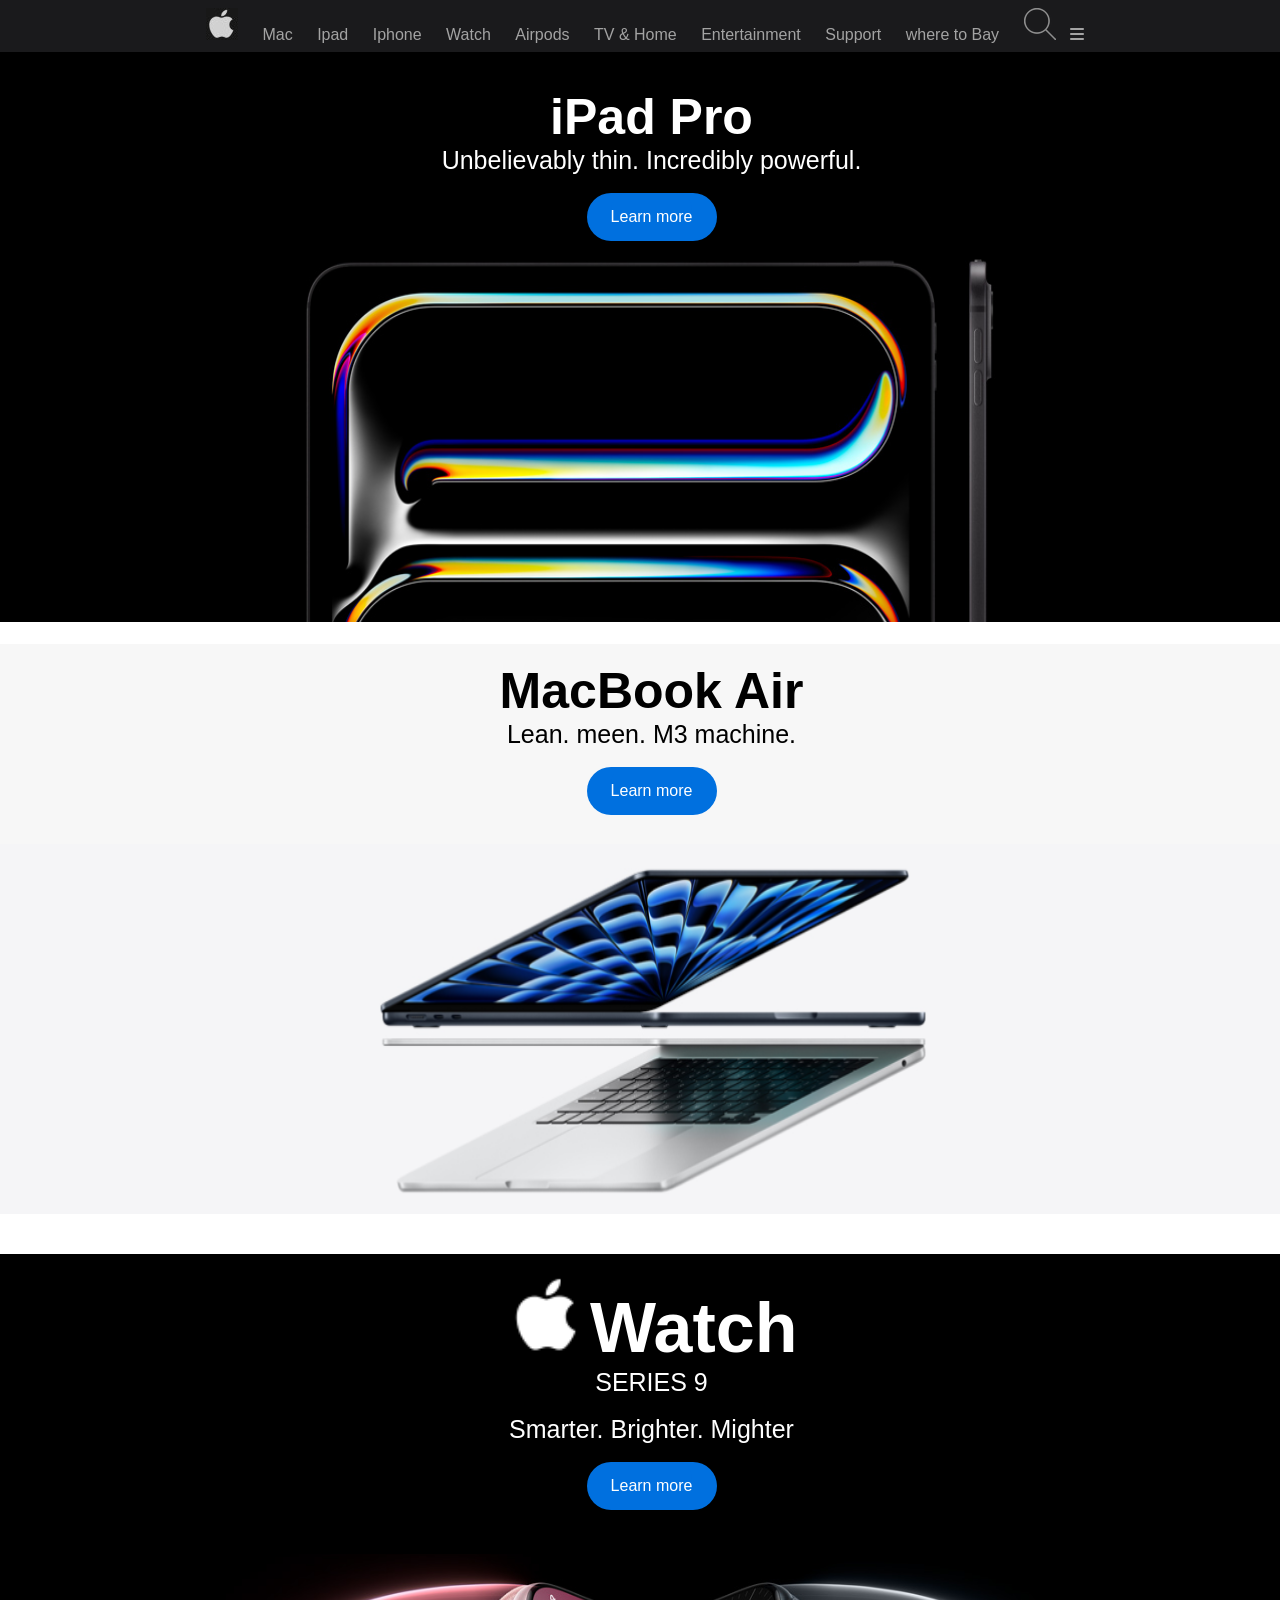
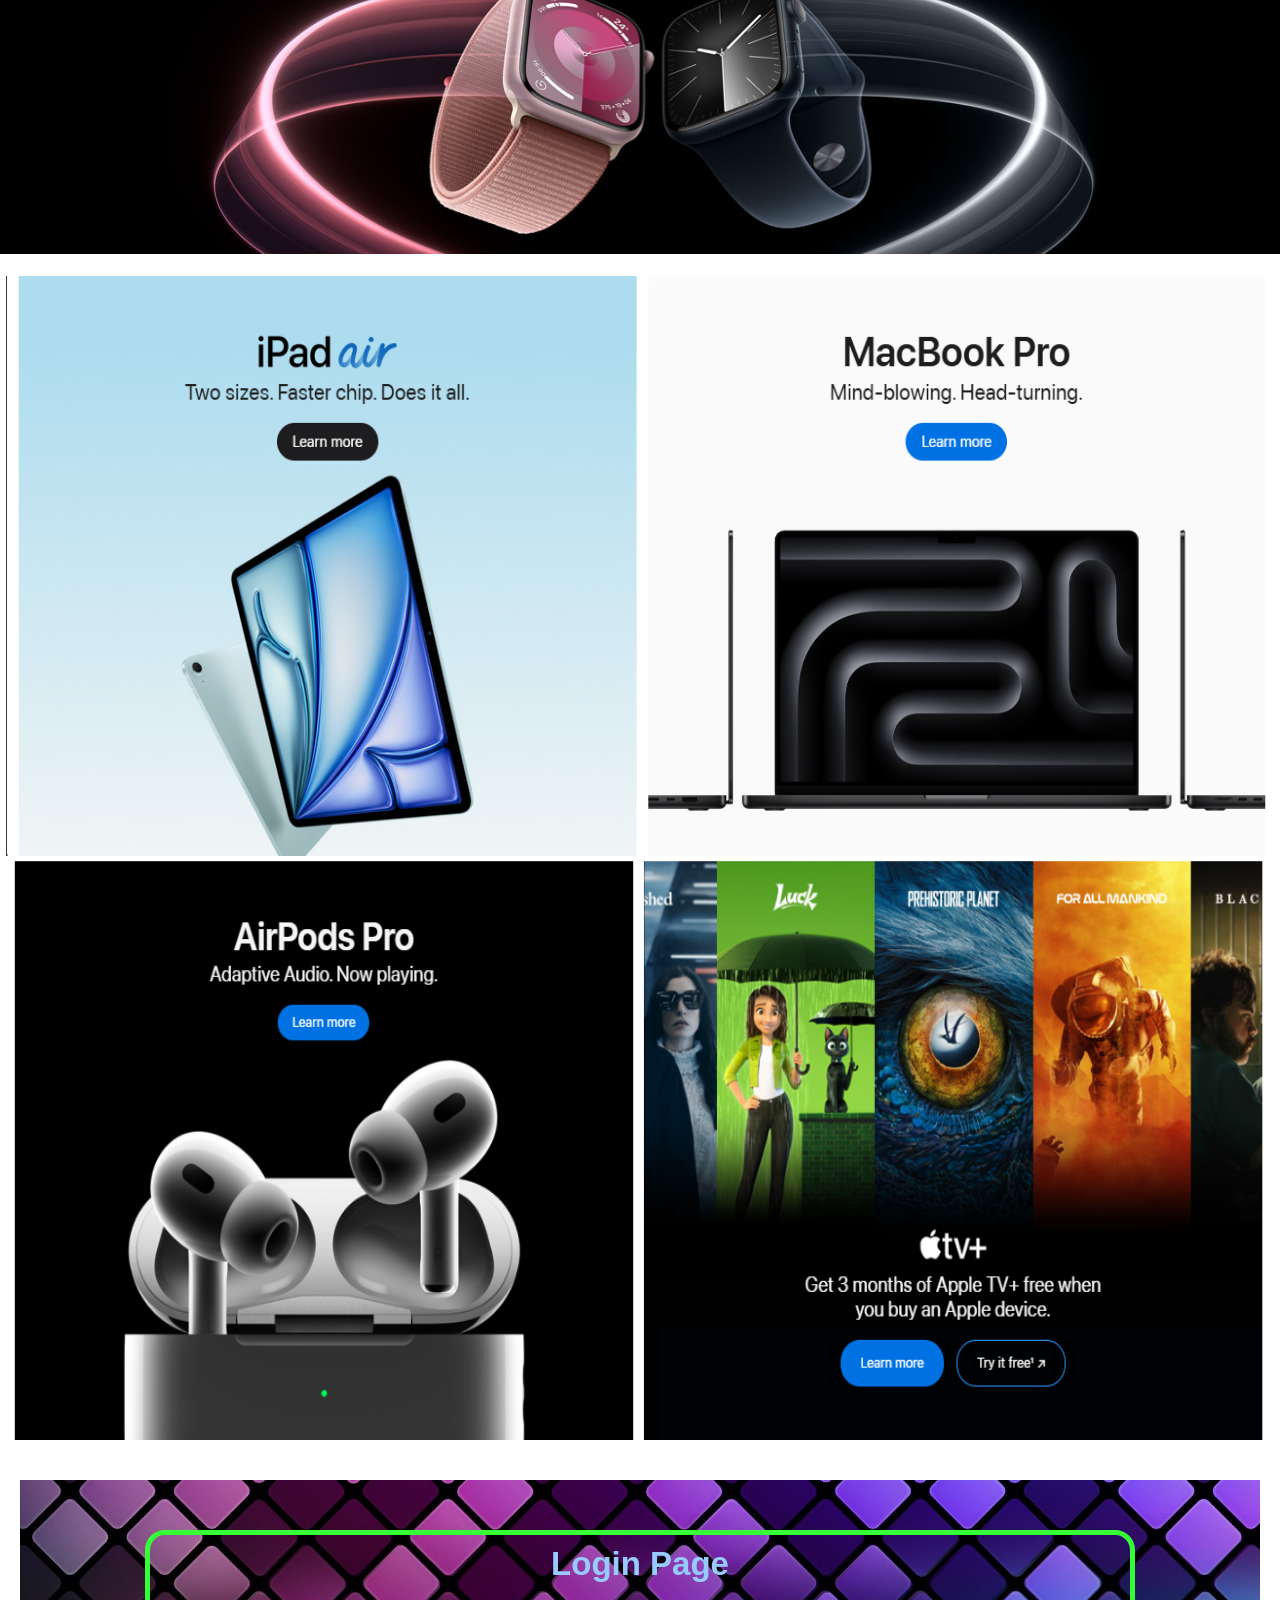
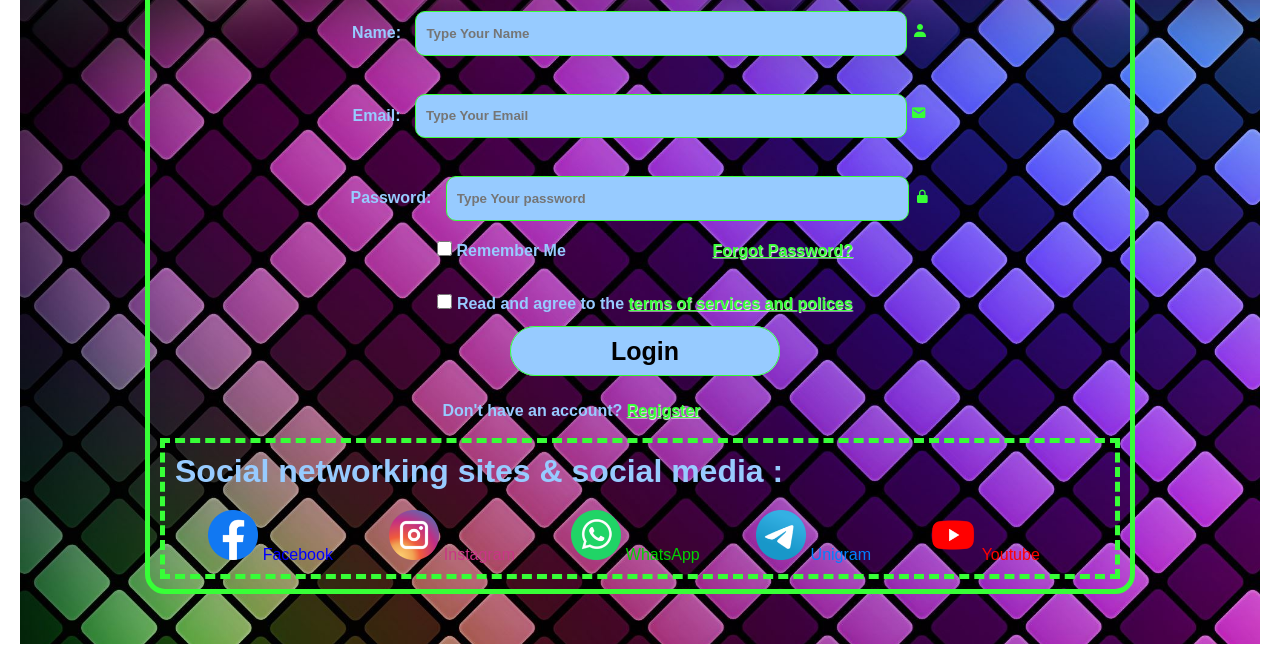
==== index.html @ fb9cc4dc "Rename tttt.html to index.html" ====
<!DOCTYPE html>
<html>
  <head>
    
    <title>Apple (Egypt)</title>
    
    <meta charset="utf-8">
   
    <link rel="stylesheet" href="tttt.css">
    
    <link rel="icon" href="1001723053641.ico">
    
    <link href='https://unpkg.com/boxicons@2.1.4/css/boxicons.min.css' rel='stylesheet'>
    
    <link
      rel="stylesheet"
      href="https://cdnjs.cloudflare.com/ajax/libs/font-awesome/6.6.0/css/all.min.css"
      integrity="sha512-Kc323vGBEqzTmouAECnVceyQqyqdsSiqLQISBL29aUW4U/M7pSPA/gEUZQqv1cwx4OnYxTxve5UMg5GT6L4JJg=="
      crossorigin="anonymous"
      referrerpolicy="no-referrer"
    />
   
  </head> 
  <body>
    
    <header>
      <div class="one">
        <ul class="links">
          <li><a class="Apple" href="#"><img class="logo" alt src="1001723052671.ico" title /></a></li>
          <li><a class="Apple" href="#">Mac</a></li>
          <li><a class="Apple" href="#">Ipad</a></li>
          <li><a class="Apple" href="#">Iphone</a></li>
          <li><a class="Apple" href="#">Watch</a></li>
          <li><a class="Apple" href="#">Airpods</a></li>
          <li><a class="Apple" href="#">TV & Home</a></li>
          <li><a class="Apple" href="#">Entertainment</a></li>
          <li><a class="Apple" href="#">Support</a></li>
          <li><a class="Apple" href="#">where to Bay</a></li>
          <li><a class="Apple" href="#"><img class="logo" alt src="search.ico" title /></a></li>
          <i class="fa-solid fa-solid fa-bars"></i>
        </ul>
      </div>
    </header>
  
  <div class="two"><br><br>
  
    <h1 class="white">iPad Pro</h1>
     <p class="white">Unbelievably thin. Incredibly powerful.</p><br>
    <div class="button">
      <a class="button-button" href="#" rel="follow" data-analytics-region="learn more" data-analytics-title="learn more - ipad pro" aria-label="Learn more, iPad Pro">Learn more</a><br>
    </div>
    
  </div>
  <img class="img" src="yyyyyyyy.png" width="400" height="500" alt="photo"title=""><br><br>
  
  <div class="theree"><br>
  
    <h1 class="black">MacBook Air</h1>
    <p class="black">Lean. meen. M3 machine.</p><br>
    <div class="button">
    <a class="button-button" href="#" rel="follow" data-analytics-region="learn more" data-analytics-title="learn more - ipad pro" aria-label="Learn more, iPad Pro">Learn more</a>
    </div>
    
  </div>
  <img class="img-1" src="zzzzzzzzz.png" width="400" height="500" alt="photo"title=""><br><br><br>
  
  <div class="four"><br>
    <img class="logo-apple" alt src="FFFFF.png" width="80" height="80" title="" />
    <h1 class="whitee">Watch</h1>
    <p class="white">SERIES 9</p><br>
    <p class="white">Smarter. Brighter. Mighter</p><br>
    <div class="button">
    <a class="button-button" href="#" rel="follow" data-analytics-region="learn more" data-analytics-title="learn more - ipad pro" aria-label="Learn more, iPad Pro">Learn more</a>
    </div>
  </div>
  <img class="img-2" src="Watch.png" width="400" height="500" alt="photo"title=""><br><br>
  
  <div class="five">
      <img class="img-3" src="TTT.png" width="1267" height="580" alt="photo"title=""><br>
      <img class="img-3" src="TTTT.png" width="1267" height="580" alt="photo"title=""><br>
  </div>
  
  <div class="background">
    <div class="Box">
      <h2 class="login">Login Page</h2><br>
      <form action="">
        <label class="Name" for="Name">Name: </label>
        
        <input type="text" name="name" id="name" placeholder="Type Your Name">
        <i class='bx bxs-user'></i>
        <br><br>
        <label class="email" for="email">Email: </label>
        
        <input type="email" name="email" id="email" placeholder="Type Your Email">
        <i class='bx bxs-envelope'></i>
        <br><br>
        <label class="Pass" for="Pass">Password: </label>
        
        <input type="password" name="pass" id="pass" placeholder="Type Your password" maxlength="15">
        <i class='bx bxs-lock-alt'></i><br>
        
        <input type="checkbox" name="remember" id="terms" class="terms">
        <label class="remember" for="terms" class="remember">
          Remember Me <span class="Hiding">...............................</span>
          <a  class="link" href="#">Forgot Password?</a>
        </label>
        
        <br><br>
        <input type="checkbox" name="terms" id="terms" class="terms">
        <label class="termss" for="terms" class="termsp">
          Read and agree to the
        </label>
        <label class="link"><a class="link" href="#">terms of services and polices</a></label>
        <br><br>
        <div class="buttons">
          <a type="submit" value="Login" class="sub" href="#"target="">Login</a>
        </div><br>
        <label class="regigster-link">
          <p>Don't have an account? <a class="link" href="#">Regigster</a><span class="Hiding">...............................</span></p>
        </label>
        <div class="logs">
          <h1 class="social-1">Social networking sites & social media :</h1>
          <ul class="Social">
            <li><a class="Facebook" href="http://facebook.com/"target="_blank"><img class="logo" width="50" height="50" alt src="Facebook.png" title /> Facebook</a></li>
            <li><a class="Instagram" href="https://www.instagram.com/"target="_blank"><img class="logo" width="50" height="50" alt src="Insta.png" title /> Instagram</a></li>
            <li><a class="WhatsApp" href="https://www.whatsapp.com/"target="_blank"><img class="logo" width="50" height="50" alt src="Whatsapp.png" title /> WhatsApp</a></li>
            <li><a class="Unigram" href="https://unigramdev.github.io/"target="_blank"><img class="logo" width="50" height="50" alt src="Telegram.png" title /> Unigram</a></li>
            <li><a class="Youtube" href="https://youtube.com/"target="_blank"><img class="logo" width="50" height="50" alt src="Youtube.png" title /> Youtube</a></li>
          </ul>
        </div>
      </form>
    </div>
  </div>

  </body>
</html>
---- tttt.css ----
*
{
    margin: 0px;
    padding: 0px;
    font-family: sans-serif;
}

html
{
    -ms-text-size-adjust: 100%;
    -webkit-text-size-adjust: 100%
}

body
{
    direction: ltr;
    text-align: center;
}

div.one
{
    background: #1a1a1c;
    border: 8px double #1a1a1c;
    margin: auto;
}

ul i
{
    color: #a3a3a3;
    cursor: pointer;
    display: none;
}

div.two
{
    width: 1303px;
    height: 200px;
    background: black;
}

div.theree
{
    background: #f7f7f7;
    width: 1303px;
    height: 200px;
}

div.four
{
    width: 1303px;
    height: 300px;
    background: black;
}

div.five
{
    width: 1279px;
    height: 1184px;
    background: white;
}

div.six
{
    width: 1303px;
    height: 411.75px;
    background: #eeeeee;
}

div.background
{
    background-image: url(RRRR.jpg);
    background-size: cover;
    color: #000;
    background-position: center center;
    padding: 20px;
    margin: 20px;
}

a.sub
{
    width: 40%;
    border: 1px solid #37ff37;
    border-radius: 30px;
    height: 20%;
    background-color: #97cbff;
    margin: 10px 0px 10px 10px;
    padding: 10px 100px 10px 100px;
    font-size: 25px;
    font-weight: bold;
    text-decoration: none;
}

div.Box
{
    width: 80%;
    margin: 30px auto;
    border-radius: 20px;
    padding: 10px;
    border: #37ff37 5px solid;
}

.login,
.dia
{
    text-align: center;
}

input
{
    width: 50%;
    border: 1px solid #37ff37;
    border-radius: 10px;
    height: 1.7em;
    background-color: #97cbff;
    margin: 10px 0px 10px 10px;
    padding: 10px 0px 10px 10px;
}

input[name="name"], input[name="email"]
{
    color: black;
    font-weight: bold;
}

input[name="pass"]
{
    width: 47%;
    color: black;
    font-weight: bold;
}

.sub
{
    width: calc((100% - 30%) /2);
    color: #000;
    height: 2em;
}

.buttons
{
    text-align: center;
}

.terms
{
    width: 15px;
    height: 15px;
    line-height: normal;
}

a.link
{
    color: #37ff37;
    text-shadow: white 0.5px 0.5px 1px;
    text-decoration: underline;
    font-weight: bold;
}

span.Hiding
{
    visibility: hidden;
}

h2.login
{
    color: #97cbff;
    font-size: 33px;
    font-weight: 900
}

label.Name,
label.email,
label.Pass,
label.remember,
label.termss,
label.regigster-link
{
    color: #97cbff;
    font-weight: bold
}

label.regigster-link
{
    padding: 10px;
}

ul li
{
    margin: auto;
    padding: 10px;
    list-style-type: none; 
    list-style-position: inside; 
    list-style-image: none;
    border: none;
    display: inline;
    text-align: center;
    margin: 0 auto;
    width: 100%;
    max-width: 1024px;
    padding-top: 0;
    padding-bottom: 0;
    z-index: 2
}

a.Apple
{
    color: #a3a3a3;
    text-decoration: none;
}

a.Apple:hover
{
    color: #d8d8d8;
}

header
{
    position: relative;
}

h1.white,p.white
{
    color: #FFF;
    margin: 0px;
    font-weight: bold;
}

h1.white
{
    font-size: 50px
}

p.white
{
    font-size: 25px;
    font-weight: lighter;
}

div.button, div a.button-button
{
    background: #0070df;
    color: #FFF;
    width: 130px;
    height: 33px;
    border: none;
    border-radius: 30px;
    text-decoration: none;
    padding: 15px 0px 0px 0px;
    margin: auto;
}

h1.black,p.black
{
    color: black;
    margin: 0px;
    font-weight: bold;
    font-size: 50px;
}

h1.black
{
    font-size: 50px;
}

p.black
{
    font-size: 25px;
    font-weight: lighter;
}

img.img
{
    width: 1303px;
    height: 370px;
    margin: auto;
}

img.img-1
{
    width: 1303px;
    height: 370px;
    margin: auto;
}

img.img-2
{
    width: 1303px;
    height: 300px;
    margin: auto;
}

h2.logo-img
{
    color: white;
    margin-top: 9px; 
}

img.logo-apple
{
    display: inline;
}

h1.whitee
{
    display: inline;
    color: #FFF;
    margin: 0px;
    font-weight: bold;
    font-size: 70px;
}







h1.social-1
{
    width: 650px;
    background: transparent;
    direction: ltr;
    text-align: left;
    color: #97cbff;
    border: 0px double red;
    padding: 10px;
    margin: 0px 10px 10px 0px;
}

div.logs
{
    background: transparent;
    border: 5px dashed #37ff37;
    padding: 0px 0px 10px 0px;
}

ul.Social li
{
    margin-top: 3.5rem;
    list-style-type: none; 
    list-style-position: inside; 
    list-style-image: none;
    border: none;
    display: inline;
}

img.logo:hover
{
    transform: scale(1.2);
    transition: 0.4s;
}

a.Facebook
{
    color: #00f;
    text-decoration: none;
    margin-right: 2rem;
    width: 2.5rem;
}

a.Facebook:hover
{
    color: #00f;
    font-weight: bold;
    text-decoration: underline;
}

a.Facebook:active
{
    color: black;
    font-weight: normal;
    text-decoration: none;
}

a.Instagram
{
    color: #ca3587;
    text-decoration: none;
    margin-right: 2rem;
    width: 2.5rem;
}

a.Instagram:hover
{
    color: #ca3587;
    font-weight: bold;
    text-decoration: underline;
}

a.Instagram:active
{
    color: black;
    font-weight: normal;
    text-decoration: none;
}

a.WhatsApp
{
    color: #00d200;
    text-decoration: none;
    margin-right: 2rem;
    width: 2.5rem;
}

a.WhatsApp:hover
{
    color: #00d200;
    font-weight: bold;
    text-decoration: underline;
}

a.WhatsApp:active
{
    color: black;
    font-weight: normal;
    text-decoration: none;
}

a.Unigram
{
    color: #0080ff;
    text-decoration: none;
    margin-right: 2rem;
    width: 2.5rem;
}

a.Unigram:hover
{
    color: #0080ff;
    font-weight: bold;
    text-decoration: underline;
}

a.Unigram:active
{
    color: black;
    font-weight: normal;
    text-decoration: none;
}

a.Youtube
{
    color: red;
    text-decoration: none;
    margin-right: 2rem;
    width: 2.5rem;
}

a.Youtube:hover
{
    color: red;
    font-weight: bold;
    text-decoration: underline;
}

a.Youtube:active
{
    color: black;
    font-weight: normal;
    text-decoration: none;
}

i
{
    color: #37ff37;
}
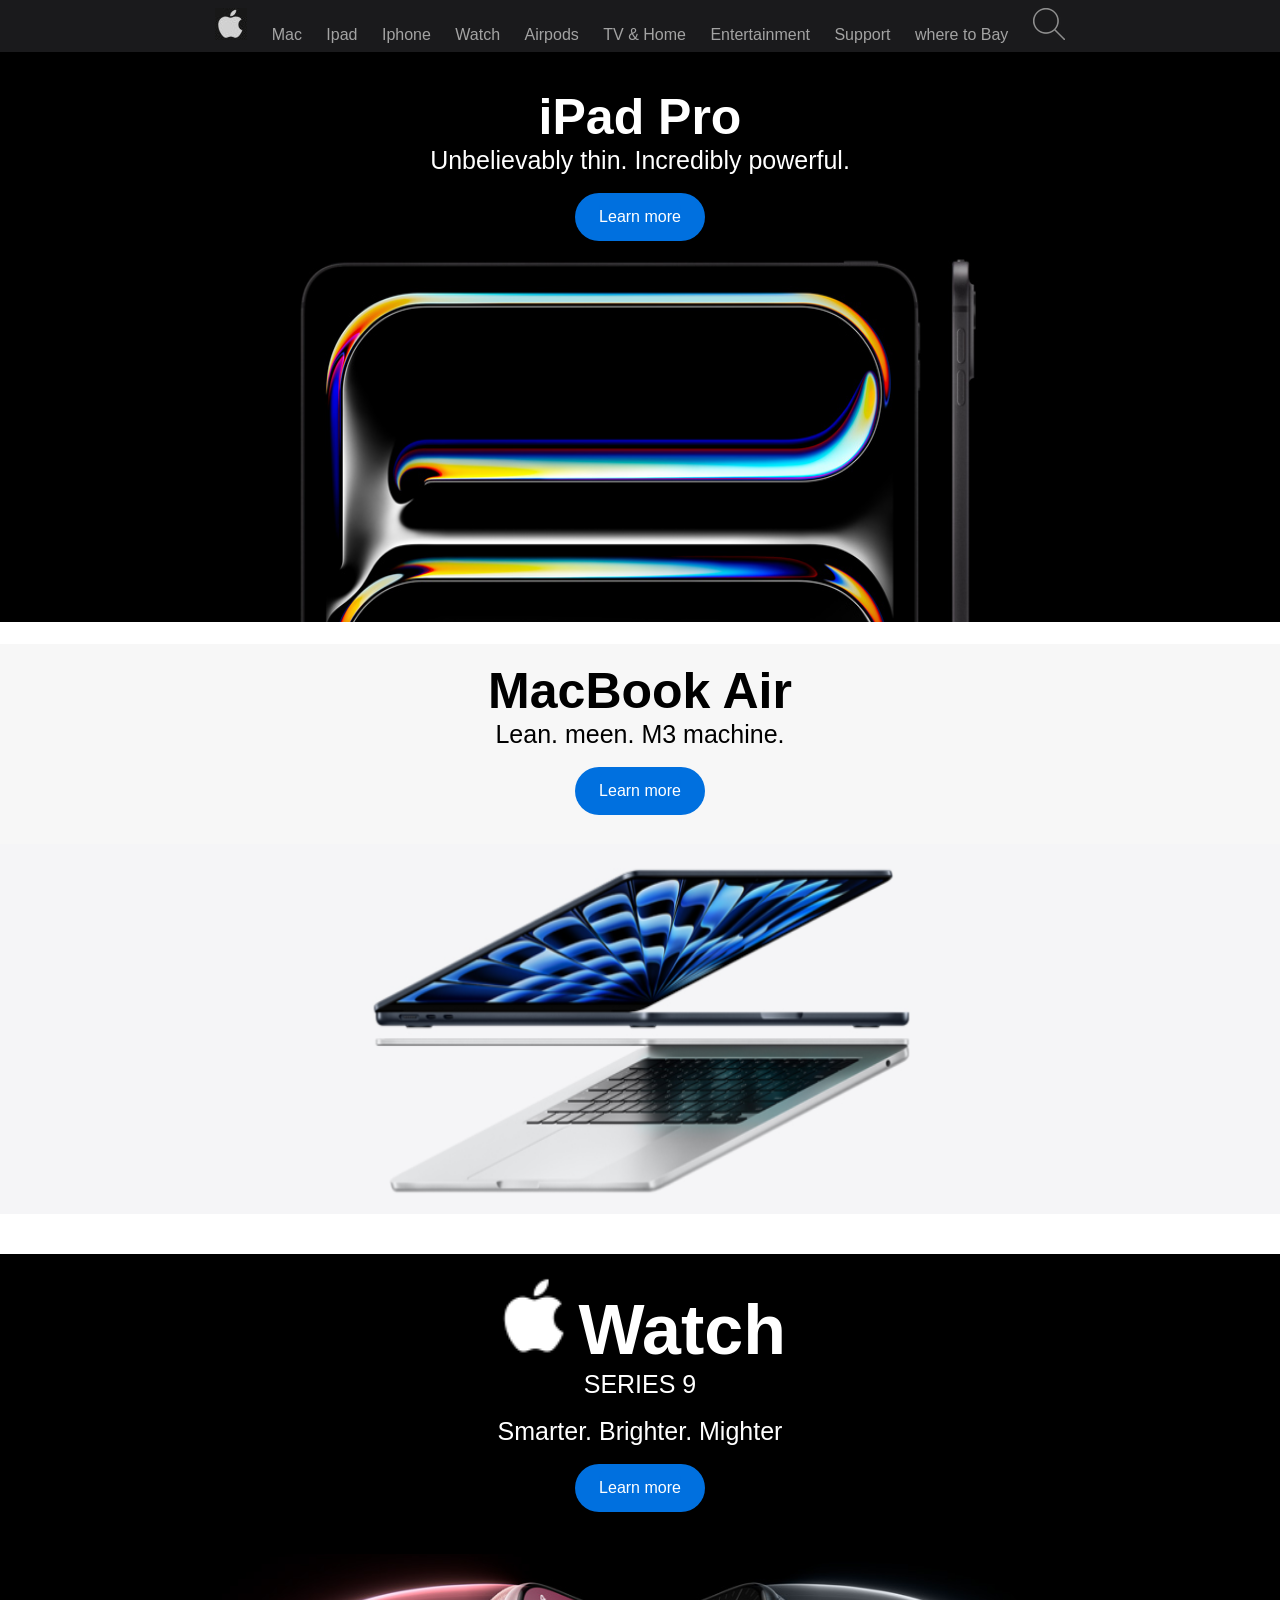
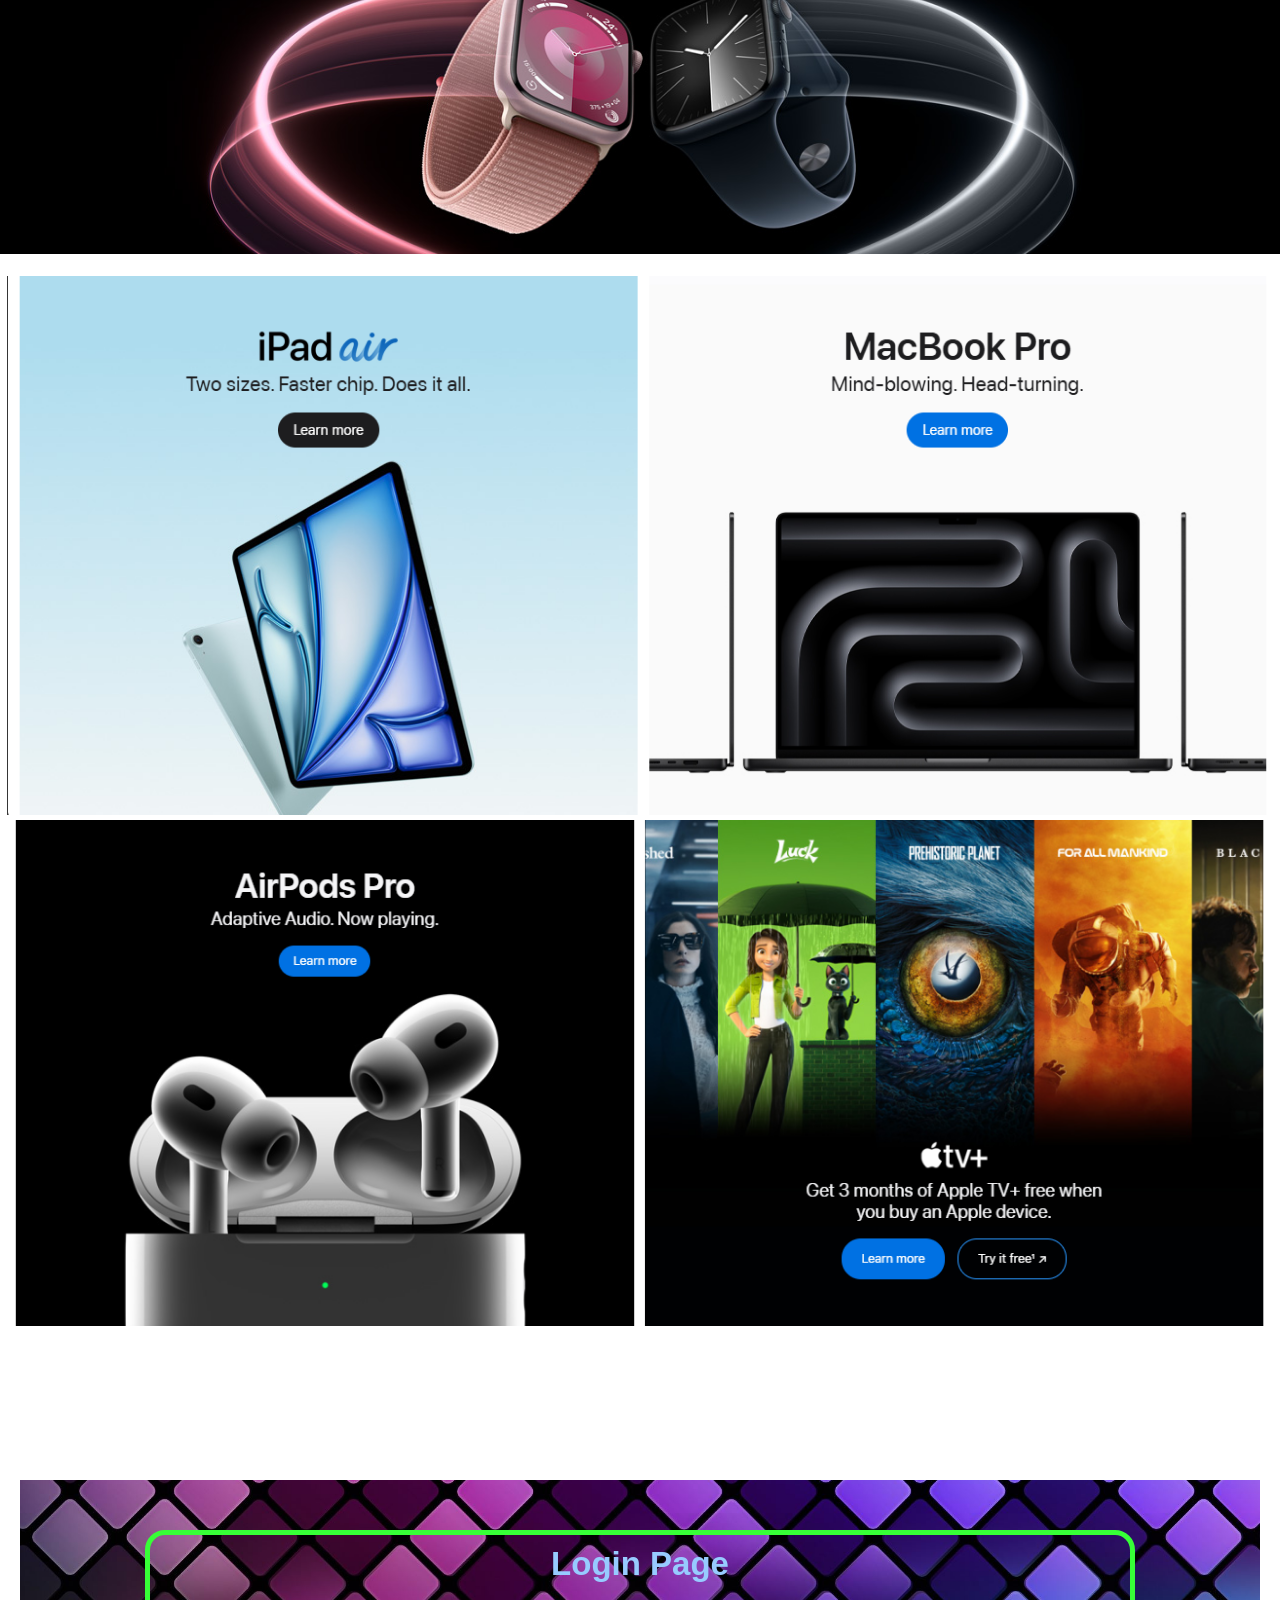
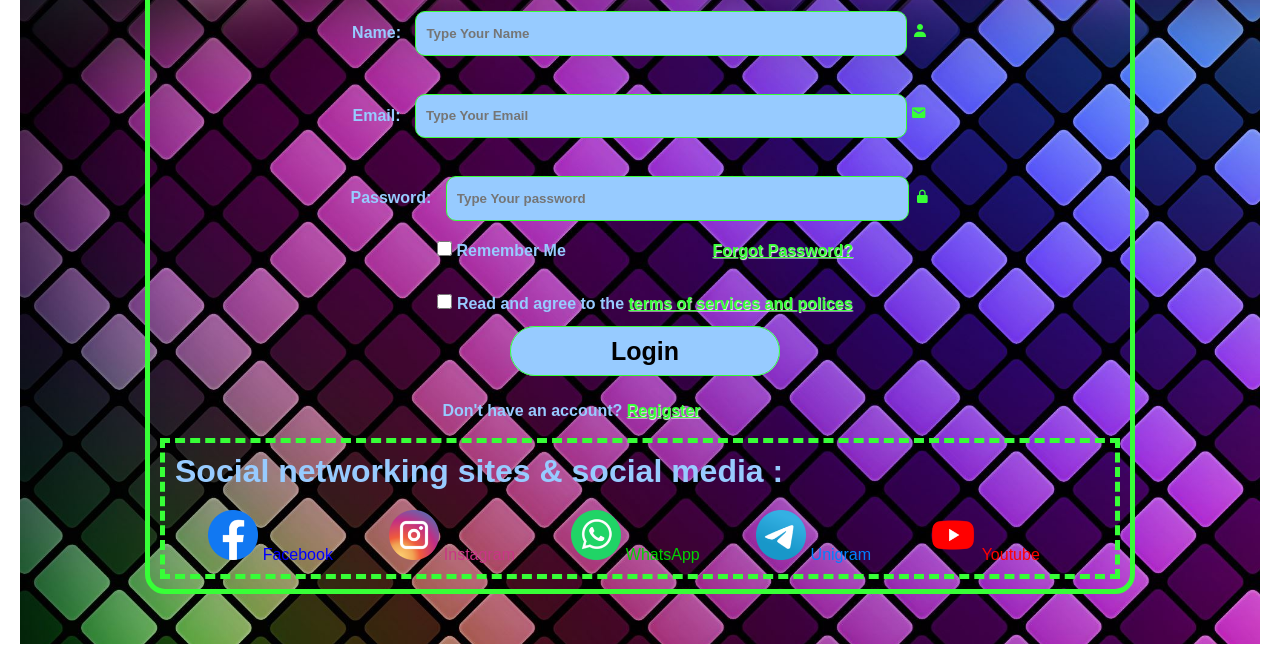
==== commit e4b6f158: "Rename tttt.html to index.html" ====
--- a/index.html
+++ b/index.html
@@ -1,136 +1,135 @@
-<!DOCTYPE html>
-<html>
-  <head>
-    
-    <title>Apple (Egypt)</title>
-    
-    <meta charset="utf-8">
-   
-    <link rel="stylesheet" href="tttt.css">
-    
-    <link rel="icon" href="1001723053641.ico">
-    
-    <link href='https://unpkg.com/boxicons@2.1.4/css/boxicons.min.css' rel='stylesheet'>
-    
-    <link
-      rel="stylesheet"
-      href="https://cdnjs.cloudflare.com/ajax/libs/font-awesome/6.6.0/css/all.min.css"
-      integrity="sha512-Kc323vGBEqzTmouAECnVceyQqyqdsSiqLQISBL29aUW4U/M7pSPA/gEUZQqv1cwx4OnYxTxve5UMg5GT6L4JJg=="
-      crossorigin="anonymous"
-      referrerpolicy="no-referrer"
-    />
-   
-  </head> 
-  <body>
-    
-    <header>
-      <div class="one">
-        <ul class="links">
-          <li><a class="Apple" href="#"><img class="logo" alt src="1001723052671.ico" title /></a></li>
-          <li><a class="Apple" href="#">Mac</a></li>
-          <li><a class="Apple" href="#">Ipad</a></li>
-          <li><a class="Apple" href="#">Iphone</a></li>
-          <li><a class="Apple" href="#">Watch</a></li>
-          <li><a class="Apple" href="#">Airpods</a></li>
-          <li><a class="Apple" href="#">TV & Home</a></li>
-          <li><a class="Apple" href="#">Entertainment</a></li>
-          <li><a class="Apple" href="#">Support</a></li>
-          <li><a class="Apple" href="#">where to Bay</a></li>
-          <li><a class="Apple" href="#"><img class="logo" alt src="search.ico" title /></a></li>
-          <i class="fa-solid fa-solid fa-bars"></i>
-        </ul>
-      </div>
-    </header>
-  
-  <div class="two"><br><br>
-  
-    <h1 class="white">iPad Pro</h1>
-     <p class="white">Unbelievably thin. Incredibly powerful.</p><br>
-    <div class="button">
-      <a class="button-button" href="#" rel="follow" data-analytics-region="learn more" data-analytics-title="learn more - ipad pro" aria-label="Learn more, iPad Pro">Learn more</a><br>
-    </div>
-    
-  </div>
-  <img class="img" src="yyyyyyyy.png" width="400" height="500" alt="photo"title=""><br><br>
-  
-  <div class="theree"><br>
-  
-    <h1 class="black">MacBook Air</h1>
-    <p class="black">Lean. meen. M3 machine.</p><br>
-    <div class="button">
-    <a class="button-button" href="#" rel="follow" data-analytics-region="learn more" data-analytics-title="learn more - ipad pro" aria-label="Learn more, iPad Pro">Learn more</a>
-    </div>
-    
-  </div>
-  <img class="img-1" src="zzzzzzzzz.png" width="400" height="500" alt="photo"title=""><br><br><br>
-  
-  <div class="four"><br>
-    <img class="logo-apple" alt src="FFFFF.png" width="80" height="80" title="" />
-    <h1 class="whitee">Watch</h1>
-    <p class="white">SERIES 9</p><br>
-    <p class="white">Smarter. Brighter. Mighter</p><br>
-    <div class="button">
-    <a class="button-button" href="#" rel="follow" data-analytics-region="learn more" data-analytics-title="learn more - ipad pro" aria-label="Learn more, iPad Pro">Learn more</a>
-    </div>
-  </div>
-  <img class="img-2" src="Watch.png" width="400" height="500" alt="photo"title=""><br><br>
-  
-  <div class="five">
-      <img class="img-3" src="TTT.png" width="1267" height="580" alt="photo"title=""><br>
-      <img class="img-3" src="TTTT.png" width="1267" height="580" alt="photo"title=""><br>
-  </div>
-  
-  <div class="background">
-    <div class="Box">
-      <h2 class="login">Login Page</h2><br>
-      <form action="">
-        <label class="Name" for="Name">Name: </label>
-        
-        <input type="text" name="name" id="name" placeholder="Type Your Name">
-        <i class='bx bxs-user'></i>
-        <br><br>
-        <label class="email" for="email">Email: </label>
-        
-        <input type="email" name="email" id="email" placeholder="Type Your Email">
-        <i class='bx bxs-envelope'></i>
-        <br><br>
-        <label class="Pass" for="Pass">Password: </label>
-        
-        <input type="password" name="pass" id="pass" placeholder="Type Your password" maxlength="15">
-        <i class='bx bxs-lock-alt'></i><br>
-        
-        <input type="checkbox" name="remember" id="terms" class="terms">
-        <label class="remember" for="terms" class="remember">
-          Remember Me <span class="Hiding">...............................</span>
-          <a  class="link" href="#">Forgot Password?</a>
-        </label>
-        
-        <br><br>
-        <input type="checkbox" name="terms" id="terms" class="terms">
-        <label class="termss" for="terms" class="termsp">
-          Read and agree to the
-        </label>
-        <label class="link"><a class="link" href="#">terms of services and polices</a></label>
-        <br><br>
-        <div class="buttons">
-          <a type="submit" value="Login" class="sub" href="#"target="">Login</a>
-        </div><br>
-        <label class="regigster-link">
-          <p>Don't have an account? <a class="link" href="#">Regigster</a><span class="Hiding">...............................</span></p>
-        </label>
-        <div class="logs">
-          <h1 class="social-1">Social networking sites & social media :</h1>
-          <ul class="Social">
-            <li><a class="Facebook" href="http://facebook.com/"target="_blank"><img class="logo" width="50" height="50" alt src="Facebook.png" title /> Facebook</a></li>
-            <li><a class="Instagram" href="https://www.instagram.com/"target="_blank"><img class="logo" width="50" height="50" alt src="Insta.png" title /> Instagram</a></li>
-            <li><a class="WhatsApp" href="https://www.whatsapp.com/"target="_blank"><img class="logo" width="50" height="50" alt src="Whatsapp.png" title /> WhatsApp</a></li>
-            <li><a class="Unigram" href="https://unigramdev.github.io/"target="_blank"><img class="logo" width="50" height="50" alt src="Telegram.png" title /> Unigram</a></li>
-            <li><a class="Youtube" href="https://youtube.com/"target="_blank"><img class="logo" width="50" height="50" alt src="Youtube.png" title /> Youtube</a></li>
-          </ul>
-        </div>
-      </form>
-    </div>
-  </div>
-
-  </body>
-</html>
+<!DOCTYPE html>
+<html>
+  <head>
+    
+    <title>Apple (Egypt)</title>
+    
+    <meta charset="utf-8">
+   
+    <link rel="stylesheet" href="tttt.css">
+    
+    <link rel="icon" href="1001723053641.ico">
+    
+    <link href='https://unpkg.com/boxicons@2.1.4/css/boxicons.min.css' rel='stylesheet'>
+    
+    <link
+      rel="stylesheet"
+      href="https://cdnjs.cloudflare.com/ajax/libs/font-awesome/6.6.0/css/all.min.css"
+      integrity="sha512-Kc323vGBEqzTmouAECnVceyQqyqdsSiqLQISBL29aUW4U/M7pSPA/gEUZQqv1cwx4OnYxTxve5UMg5GT6L4JJg=="
+      crossorigin="anonymous"
+      referrerpolicy="no-referrer"
+    />
+   
+  </head> 
+  <body>
+    
+    <header>
+      <div class="one">
+        <input type="checkbox" id="menu-toggle"><label for="menu-toggle" class="menu-icon"><i class="fa-solid fa-bars"></i></label><ul class="links">
+          <li><a class="Apple" href="#"><img class="logo" alt src="1001723052671.ico" title /></a></li>
+          <li><a class="Apple" href="#">Mac</a></li>
+          <li><a class="Apple" href="#">Ipad</a></li>
+          <li><a class="Apple" href="#">Iphone</a></li>
+          <li><a class="Apple" href="#">Watch</a></li>
+          <li><a class="Apple" href="#">Airpods</a></li>
+          <li><a class="Apple" href="#">TV & Home</a></li>
+          <li><a class="Apple" href="#">Entertainment</a></li>
+          <li><a class="Apple" href="#">Support</a></li>
+          <li><a class="Apple" href="#">where to Bay</a></li>
+          <li><a class="Apple" href="#"><img class="logo" alt src="search.ico" title /></a></li>
+        </ul>
+      </div>
+    </header>
+  
+  <div class="two"><br><br>
+  
+    <h1 class="white">iPad Pro</h1>
+     <p class="white">Unbelievably thin. Incredibly powerful.</p><br>
+    <div class="button">
+      <a class="button-button" href="#" rel="follow" data-analytics-region="learn more" data-analytics-title="learn more - ipad pro" aria-label="Learn more, iPad Pro">Learn more</a><br>
+    </div>
+    
+  </div>
+  <img class="img" src="yyyyyyyy.png" width="400" height="500" alt="photo"title=""><br><br>
+  
+  <div class="theree"><br>
+  
+    <h1 class="black">MacBook Air</h1>
+    <p class="black">Lean. meen. M3 machine.</p><br>
+    <div class="button">
+    <a class="button-button" href="#" rel="follow" data-analytics-region="learn more" data-analytics-title="learn more - ipad pro" aria-label="Learn more, iPad Pro">Learn more</a>
+    </div>
+    
+  </div>
+  <img class="img-1" src="zzzzzzzzz.png" width="400" height="500" alt="photo"title=""><br><br><br>
+  
+  <div class="four"><br>
+    <img class="logo-apple" alt src="FFFFF.png" width="80" height="80" title="" />
+    <h1 class="whitee">Watch</h1>
+    <p class="white">SERIES 9</p><br>
+    <p class="white">Smarter. Brighter. Mighter</p><br>
+    <div class="button">
+    <a class="button-button" href="#" rel="follow" data-analytics-region="learn more" data-analytics-title="learn more - ipad pro" aria-label="Learn more, iPad Pro">Learn more</a>
+    </div>
+  </div>
+  <img class="img-2" src="Watch.png" width="400" height="500" alt="photo"title=""><br><br>
+  
+  <div class="five">
+      <img class="img-3" src="TTT.png" width="1267" height="580" alt="photo"title=""><br>
+      <img class="img-3" src="TTTT.png" width="1267" height="580" alt="photo"title=""><br>
+  </div>
+  
+  <div class="background">
+    <div class="Box">
+      <h2 class="login">Login Page</h2><br>
+      <form action="">
+        <label class="Name" for="Name">Name: </label>
+        
+        <input type="text" name="name" id="name" placeholder="Type Your Name">
+        <i class='bx bxs-user'></i>
+        <br><br>
+        <label class="email" for="email">Email: </label>
+        
+        <input type="email" name="email" id="email" placeholder="Type Your Email">
+        <i class='bx bxs-envelope'></i>
+        <br><br>
+        <label class="Pass" for="Pass">Password: </label>
+        
+        <input type="password" name="pass" id="pass" placeholder="Type Your password" maxlength="15">
+        <i class='bx bxs-lock-alt'></i><br>
+        
+        <input type="checkbox" name="remember" id="terms" class="terms">
+        <label class="remember" for="terms" class="remember">
+          Remember Me <span class="Hiding">...............................</span>
+          <a  class="link" href="#">Forgot Password?</a>
+        </label>
+        
+        <br><br>
+        <input type="checkbox" name="terms" id="terms" class="terms">
+        <label class="termss" for="terms" class="termsp">
+          Read and agree to the
+        </label>
+        <label class="link"><a class="link" href="#">terms of services and polices</a></label>
+        <br><br>
+        <div class="buttons">
+          <a type="submit" value="Login" class="sub" href="#"target="">Login</a>
+        </div><br>
+        <label class="regigster-link">
+          <p>Don't have an account? <a class="link" href="#">Regigster</a><span class="Hiding">...............................</span></p>
+        </label>
+        <div class="logs">
+          <h1 class="social-1">Social networking sites & social media :</h1>
+          <ul class="Social">
+            <li><a class="Facebook" href="https://facebook.com/" target="_blank"><img class="logo" width="50" height="50" alt src="Facebook.png" title /> Facebook</a></li>
+            <li><a class="Instagram" href="https://www.instagram.com/"target="_blank"><img class="logo" width="50" height="50" alt src="Insta.png" title /> Instagram</a></li>
+            <li><a class="WhatsApp" href="https://www.whatsapp.com/"target="_blank"><img class="logo" width="50" height="50" alt src="Whatsapp.png" title /> WhatsApp</a></li>
+            <li><a class="Unigram" href="https://unigramdev.github.io/"target="_blank"><img class="logo" width="50" height="50" alt src="Telegram.png" title /> Unigram</a></li>
+            <li><a class="Youtube" href="https://youtube.com/"target="_blank"><img class="logo" width="50" height="50" alt src="Youtube.png" title /> Youtube</a></li>
+          </ul>
+        </div>
+      </form>
+    </div>
+  </div>
+
+  </body>
+</html>
--- a/tttt.css
+++ b/tttt.css
@@ -1,466 +1,478 @@
-*
-{
-    margin: 0px;
-    padding: 0px;
-    font-family: sans-serif;
-}
-
-html
-{
-    -ms-text-size-adjust: 100%;
-    -webkit-text-size-adjust: 100%
-}
-
-body
-{
-    direction: ltr;
-    text-align: center;
-}
-
-div.one
-{
-    background: #1a1a1c;
-    border: 8px double #1a1a1c;
-    margin: auto;
-}
-
-ul i
-{
-    color: #a3a3a3;
-    cursor: pointer;
-    display: none;
-}
-
-div.two
-{
-    width: 1303px;
-    height: 200px;
-    background: black;
-}
-
-div.theree
-{
-    background: #f7f7f7;
-    width: 1303px;
-    height: 200px;
-}
-
-div.four
-{
-    width: 1303px;
-    height: 300px;
-    background: black;
-}
-
-div.five
-{
-    width: 1279px;
-    height: 1184px;
-    background: white;
-}
-
-div.six
-{
-    width: 1303px;
-    height: 411.75px;
-    background: #eeeeee;
-}
-
-div.background
-{
-    background-image: url(RRRR.jpg);
-    background-size: cover;
-    color: #000;
-    background-position: center center;
-    padding: 20px;
-    margin: 20px;
-}
-
-a.sub
-{
-    width: 40%;
-    border: 1px solid #37ff37;
-    border-radius: 30px;
-    height: 20%;
-    background-color: #97cbff;
-    margin: 10px 0px 10px 10px;
-    padding: 10px 100px 10px 100px;
-    font-size: 25px;
-    font-weight: bold;
-    text-decoration: none;
-}
-
-div.Box
-{
-    width: 80%;
-    margin: 30px auto;
-    border-radius: 20px;
-    padding: 10px;
-    border: #37ff37 5px solid;
-}
-
-.login,
-.dia
-{
-    text-align: center;
-}
-
-input
-{
-    width: 50%;
-    border: 1px solid #37ff37;
-    border-radius: 10px;
-    height: 1.7em;
-    background-color: #97cbff;
-    margin: 10px 0px 10px 10px;
-    padding: 10px 0px 10px 10px;
-}
-
-input[name="name"], input[name="email"]
-{
-    color: black;
-    font-weight: bold;
-}
-
-input[name="pass"]
-{
-    width: 47%;
-    color: black;
-    font-weight: bold;
-}
-
-.sub
-{
-    width: calc((100% - 30%) /2);
-    color: #000;
-    height: 2em;
-}
-
-.buttons
-{
-    text-align: center;
-}
-
-.terms
-{
-    width: 15px;
-    height: 15px;
-    line-height: normal;
-}
-
-a.link
-{
-    color: #37ff37;
-    text-shadow: white 0.5px 0.5px 1px;
-    text-decoration: underline;
-    font-weight: bold;
-}
-
-span.Hiding
-{
-    visibility: hidden;
-}
-
-h2.login
-{
-    color: #97cbff;
-    font-size: 33px;
-    font-weight: 900
-}
-
-label.Name,
-label.email,
-label.Pass,
-label.remember,
-label.termss,
-label.regigster-link
-{
-    color: #97cbff;
-    font-weight: bold
-}
-
-label.regigster-link
-{
-    padding: 10px;
-}
-
-ul li
-{
-    margin: auto;
-    padding: 10px;
-    list-style-type: none; 
-    list-style-position: inside; 
-    list-style-image: none;
-    border: none;
-    display: inline;
-    text-align: center;
-    margin: 0 auto;
-    width: 100%;
-    max-width: 1024px;
-    padding-top: 0;
-    padding-bottom: 0;
-    z-index: 2
-}
-
-a.Apple
-{
-    color: #a3a3a3;
-    text-decoration: none;
-}
-
-a.Apple:hover
-{
-    color: #d8d8d8;
-}
-
-header
-{
-    position: relative;
-}
-
-h1.white,p.white
-{
-    color: #FFF;
-    margin: 0px;
-    font-weight: bold;
-}
-
-h1.white
-{
-    font-size: 50px
-}
-
-p.white
-{
-    font-size: 25px;
-    font-weight: lighter;
-}
-
-div.button, div a.button-button
-{
-    background: #0070df;
-    color: #FFF;
-    width: 130px;
-    height: 33px;
-    border: none;
-    border-radius: 30px;
-    text-decoration: none;
-    padding: 15px 0px 0px 0px;
-    margin: auto;
-}
-
-h1.black,p.black
-{
-    color: black;
-    margin: 0px;
-    font-weight: bold;
-    font-size: 50px;
-}
-
-h1.black
-{
-    font-size: 50px;
-}
-
-p.black
-{
-    font-size: 25px;
-    font-weight: lighter;
-}
-
-img.img
-{
-    width: 1303px;
-    height: 370px;
-    margin: auto;
-}
-
-img.img-1
-{
-    width: 1303px;
-    height: 370px;
-    margin: auto;
-}
-
-img.img-2
-{
-    width: 1303px;
-    height: 300px;
-    margin: auto;
-}
-
-h2.logo-img
-{
-    color: white;
-    margin-top: 9px; 
-}
-
-img.logo-apple
-{
-    display: inline;
-}
-
-h1.whitee
-{
-    display: inline;
-    color: #FFF;
-    margin: 0px;
-    font-weight: bold;
-    font-size: 70px;
-}
-
-
-
-
-
-
-
-h1.social-1
-{
-    width: 650px;
-    background: transparent;
-    direction: ltr;
-    text-align: left;
-    color: #97cbff;
-    border: 0px double red;
-    padding: 10px;
-    margin: 0px 10px 10px 0px;
-}
-
-div.logs
-{
-    background: transparent;
-    border: 5px dashed #37ff37;
-    padding: 0px 0px 10px 0px;
-}
-
-ul.Social li
-{
-    margin-top: 3.5rem;
-    list-style-type: none; 
-    list-style-position: inside; 
-    list-style-image: none;
-    border: none;
-    display: inline;
-}
-
-img.logo:hover
-{
-    transform: scale(1.2);
-    transition: 0.4s;
-}
-
-a.Facebook
-{
-    color: #00f;
-    text-decoration: none;
-    margin-right: 2rem;
-    width: 2.5rem;
-}
-
-a.Facebook:hover
-{
-    color: #00f;
-    font-weight: bold;
-    text-decoration: underline;
-}
-
-a.Facebook:active
-{
-    color: black;
-    font-weight: normal;
-    text-decoration: none;
-}
-
-a.Instagram
-{
-    color: #ca3587;
-    text-decoration: none;
-    margin-right: 2rem;
-    width: 2.5rem;
-}
-
-a.Instagram:hover
-{
-    color: #ca3587;
-    font-weight: bold;
-    text-decoration: underline;
-}
-
-a.Instagram:active
-{
-    color: black;
-    font-weight: normal;
-    text-decoration: none;
-}
-
-a.WhatsApp
-{
-    color: #00d200;
-    text-decoration: none;
-    margin-right: 2rem;
-    width: 2.5rem;
-}
-
-a.WhatsApp:hover
-{
-    color: #00d200;
-    font-weight: bold;
-    text-decoration: underline;
-}
-
-a.WhatsApp:active
-{
-    color: black;
-    font-weight: normal;
-    text-decoration: none;
-}
-
-a.Unigram
-{
-    color: #0080ff;
-    text-decoration: none;
-    margin-right: 2rem;
-    width: 2.5rem;
-}
-
-a.Unigram:hover
-{
-    color: #0080ff;
-    font-weight: bold;
-    text-decoration: underline;
-}
-
-a.Unigram:active
-{
-    color: black;
-    font-weight: normal;
-    text-decoration: none;
-}
-
-a.Youtube
-{
-    color: red;
-    text-decoration: none;
-    margin-right: 2rem;
-    width: 2.5rem;
-}
-
-a.Youtube:hover
-{
-    color: red;
-    font-weight: bold;
-    text-decoration: underline;
-}
-
-a.Youtube:active
-{
-    color: black;
-    font-weight: normal;
-    text-decoration: none;
-}
-
-i
-{
-    color: #37ff37;
-}+*
+{
+    margin: 0px;
+    padding: 0px;
+    font-family: sans-serif;
+}
+
+html
+{
+    -ms-text-size-adjust: 100%;
+    -webkit-text-size-adjust: 100%
+}
+
+body
+{
+    direction: ltr;
+    text-align: center;
+}
+
+div.one
+{
+    background: #1a1a1c;
+    border: 8px double #1a1a1c;
+    margin: auto;
+}
+
+ul i
+{
+    color: #a3a3a3;
+    cursor: pointer;
+    display: none;
+}
+
+div.two
+{
+    width: 1303px;
+    height: 200px;
+    background: black;
+}
+
+div.theree
+{
+    background: #f7f7f7;
+    width: 1303px;
+    height: 200px;
+}
+
+div.four
+{
+    width: 1303px;
+    height: 300px;
+    background: black;
+}
+
+div.five
+{
+    width: 1279px;
+    height: 1184px;
+    background: white;
+}
+
+div.six
+{
+    width: 1303px;
+    height: 411.75px;
+    background: #eeeeee;
+}
+
+div.background
+{
+    background-image: url(RRRR.jpg);
+    background-size: cover;
+    color: #000;
+    background-position: center center;
+    padding: 20px;
+    margin: 20px;
+}
+
+a.sub
+{
+    width: 40%;
+    border: 1px solid #37ff37;
+    border-radius: 30px;
+    height: 20%;
+    background-color: #97cbff;
+    margin: 10px 0px 10px 10px;
+    padding: 10px 100px 10px 100px;
+    font-size: 25px;
+    font-weight: bold;
+    text-decoration: none;
+}
+
+div.Box
+{
+    width: 80%;
+    margin: 30px auto;
+    border-radius: 20px;
+    padding: 10px;
+    border: #37ff37 5px solid;
+}
+
+.login,
+.dia
+{
+    text-align: center;
+}
+
+input
+{
+    width: 50%;
+    border: 1px solid #37ff37;
+    border-radius: 10px;
+    height: 1.7em;
+    background-color: #97cbff;
+    margin: 10px 0px 10px 10px;
+    padding: 10px 0px 10px 10px;
+}
+
+input[name="name"], input[name="email"]
+{
+    color: black;
+    font-weight: bold;
+}
+
+input[name="pass"]
+{
+    width: 47%;
+    color: black;
+    font-weight: bold;
+}
+
+.sub
+{
+    width: calc((100% - 30%) /2);
+    color: #000;
+    height: 2em;
+}
+
+.buttons
+{
+    text-align: center;
+}
+
+.terms
+{
+    width: 15px;
+    height: 15px;
+    line-height: normal;
+}
+
+a.link
+{
+    color: #37ff37;
+    text-shadow: white 0.5px 0.5px 1px;
+    text-decoration: underline;
+    font-weight: bold;
+}
+
+span.Hiding
+{
+    visibility: hidden;
+}
+
+h2.login
+{
+    color: #97cbff;
+    font-size: 33px;
+    font-weight: 900
+}
+
+label.Name,
+label.email,
+label.Pass,
+label.remember,
+label.termss,
+label.regigster-link
+{
+    color: #97cbff;
+    font-weight: bold
+}
+
+label.regigster-link
+{
+    padding: 10px;
+}
+
+ul li
+{
+    margin: auto;
+    padding: 10px;
+    list-style-type: none; 
+    list-style-position: inside; 
+    list-style-image: none;
+    border: none;
+    display: inline;
+    text-align: center;
+    margin: 0 auto;
+    width: 100%;
+    max-width: 1024px;
+    padding-top: 0;
+    padding-bottom: 0;
+    z-index: 2
+}
+
+a.Apple
+{
+    color: #a3a3a3;
+    text-decoration: none;
+}
+
+a.Apple:hover
+{
+    color: #d8d8d8;
+}
+
+header
+{
+    position: relative;
+}
+
+h1.white,p.white
+{
+    color: #FFF;
+    margin: 0px;
+    font-weight: bold;
+}
+
+h1.white
+{
+    font-size: 50px
+}
+
+p.white
+{
+    font-size: 25px;
+    font-weight: lighter;
+}
+
+div.button, div a.button-button
+{
+    background: #0070df;
+    color: #FFF;
+    width: 130px;
+    height: 33px;
+    border: none;
+    border-radius: 30px;
+    text-decoration: none;
+    padding: 15px 0px 0px 0px;
+    margin: auto;
+}
+
+h1.black,p.black
+{
+    color: black;
+    margin: 0px;
+    font-weight: bold;
+    font-size: 50px;
+}
+
+h1.black
+{
+    font-size: 50px;
+}
+
+p.black
+{
+    font-size: 25px;
+    font-weight: lighter;
+}
+
+img.img
+{
+    width: 1303px;
+    height: 370px;
+    margin: auto;
+}
+
+img.img-1
+{
+    width: 1303px;
+    height: 370px;
+    margin: auto;
+}
+
+img.img-2
+{
+    width: 1303px;
+    height: 300px;
+    margin: auto;
+}
+
+h2.logo-img
+{
+    color: white;
+    margin-top: 9px; 
+}
+
+img.logo-apple
+{
+    display: inline;
+}
+
+h1.whitee
+{
+    display: inline;
+    color: #FFF;
+    margin: 0px;
+    font-weight: bold;
+    font-size: 70px;
+}
+
+
+
+
+
+
+
+h1.social-1
+{
+    width: 650px;
+    background: transparent;
+    direction: ltr;
+    text-align: left;
+    color: #97cbff;
+    border: 0px double red;
+    padding: 10px;
+    margin: 0px 10px 10px 0px;
+}
+
+div.logs
+{
+    background: transparent;
+    border: 5px dashed #37ff37;
+    padding: 0px 0px 10px 0px;
+}
+
+ul.Social li
+{
+    margin-top: 3.5rem;
+    list-style-type: none; 
+    list-style-position: inside; 
+    list-style-image: none;
+    border: none;
+    display: inline;
+}
+
+img.logo:hover
+{
+    transform: scale(1.2);
+    transition: 0.4s;
+}
+
+a.Facebook
+{
+    color: #00f;
+    text-decoration: none;
+    margin-right: 2rem;
+    width: 2.5rem;
+}
+
+a.Facebook:hover
+{
+    color: #00f;
+    font-weight: bold;
+    text-decoration: underline;
+}
+
+a.Facebook:active
+{
+    color: black;
+    font-weight: normal;
+    text-decoration: none;
+}
+
+a.Instagram
+{
+    color: #ca3587;
+    text-decoration: none;
+    margin-right: 2rem;
+    width: 2.5rem;
+}
+
+a.Instagram:hover
+{
+    color: #ca3587;
+    font-weight: bold;
+    text-decoration: underline;
+}
+
+a.Instagram:active
+{
+    color: black;
+    font-weight: normal;
+    text-decoration: none;
+}
+
+a.WhatsApp
+{
+    color: #00d200;
+    text-decoration: none;
+    margin-right: 2rem;
+    width: 2.5rem;
+}
+
+a.WhatsApp:hover
+{
+    color: #00d200;
+    font-weight: bold;
+    text-decoration: underline;
+}
+
+a.WhatsApp:active
+{
+    color: black;
+    font-weight: normal;
+    text-decoration: none;
+}
+
+a.Unigram
+{
+    color: #0080ff;
+    text-decoration: none;
+    margin-right: 2rem;
+    width: 2.5rem;
+}
+
+a.Unigram:hover
+{
+    color: #0080ff;
+    font-weight: bold;
+    text-decoration: underline;
+}
+
+a.Unigram:active
+{
+    color: black;
+    font-weight: normal;
+    text-decoration: none;
+}
+
+a.Youtube
+{
+    color: red;
+    text-decoration: none;
+    margin-right: 2rem;
+    width: 2.5rem;
+}
+
+a.Youtube:hover
+{
+    color: red;
+    font-weight: bold;
+    text-decoration: underline;
+}
+
+a.Youtube:active
+{
+    color: black;
+    font-weight: normal;
+    text-decoration: none;
+}
+
+i
+{
+    color: #37ff37;
+}
+
+body{overflow-x:hidden;}
+img{max-width:100%;height:auto;}
+div.two,div.theree,div.four,div.five,img.img,img.img-1,img.img-2{width:100%;}
+#menu-toggle{display:none}
+.menu-icon{display:none}
+@media(max-width:768px){
+.menu-icon{display:block;color:#a3a3a3;padding:10px;cursor:pointer}
+ul.links{display:none}
+#menu-toggle:checked+label+ul.links{display:block}
+ul.links li{display:block;padding:12px}
+}
